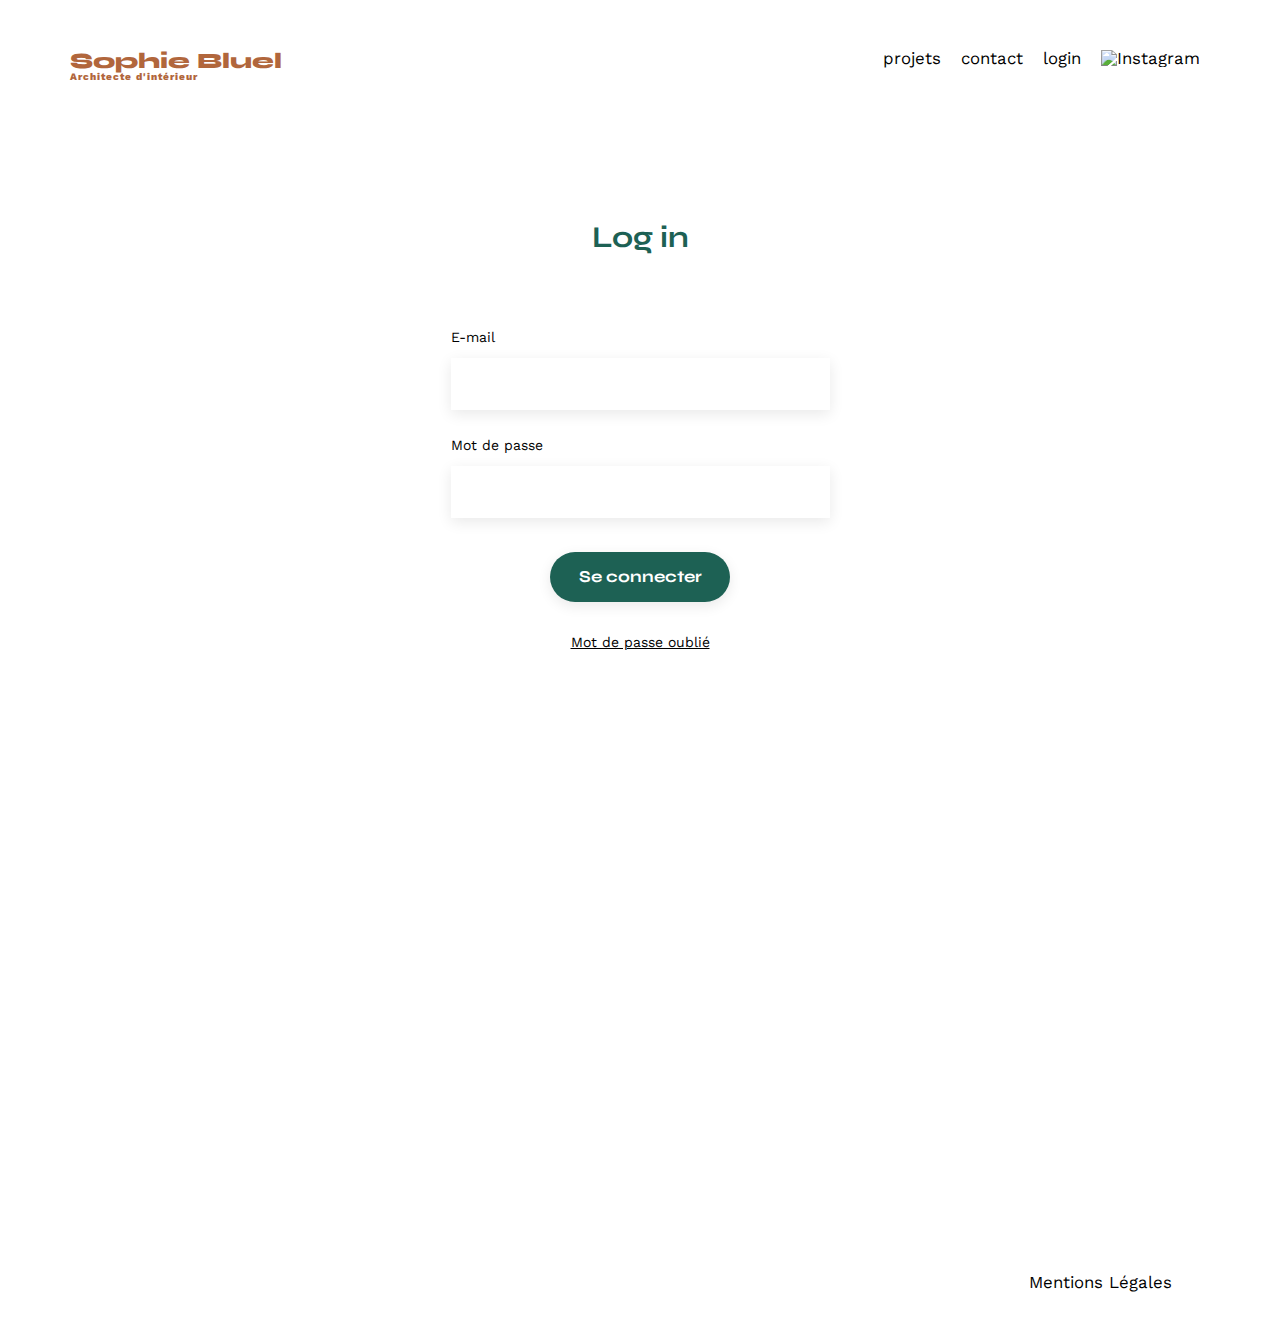
==== FrontEnd/connexion.html @ dff50afd "Premier commit, Etapes 0 et 1 faites. Etape 2 en cours" ====
<!DOCTYPE html>
<html lang="fr">
<head>
	<meta charset="UTF-8">
	<title>Sophie Bluel - Architecte d'intérieur</title>
	<meta name="viewport" content="width=device-width, initial-scale=1.0">
	<link rel="preconnect" href="https://fonts.googleapis.com">
	<link rel="preconnect" href="https://fonts.gstatic.com" crossorigin>
	<link href="https://fonts.googleapis.com/css2?family=Syne:wght@700;800&family=Work+Sans&display=swap" rel="stylesheet">
	<meta name="description" content="">
	<link rel="stylesheet" href="./assets/style.css">
	<script src="../Backend/main.js" type="module" defer></script>
</head>
<body>
<header>
	<h1>Sophie Bluel <span>Architecte d'intérieur</span></h1>
	<nav>
        <ul>
			<li><a href="index.html">projets</a></li>
			<li>contact</li>
			<li><a href="connexion.html">login</a></li>
			<li><img src="./assets/icons/instagram.png" alt="Instagram"></li>
		</ul>
	</nav>
</header>
<main>
	<section id="connexion">
        <h1>Log in</h1>
        <form id="formulaire-connexion" method="post">
            
            <label for="email">E-mail</label>
            <input type="email" name="email" id="email">
            <label for="mot-de-passe">Mot de passe</label>
            <input type="password" name="mot-de-passe" id="mot-de-passe">
            <input type="submit" value="Se connecter" id="envoi-formulaire-connexion">
        </form>
        <a id="mot-de-passe-oublie" href="#">Mot de passe oublié</a>
    </section>
</main>

<footer>
	<nav>
		<ul>
			<li>Mentions Légales</li>
		</ul>
	</nav>
</footer>
</body>
</html>
---- FrontEnd/assets/style.css ----
/* http://meyerweb.com/eric/tools/css/reset/
   v2.0 | 20110126
   License: none (public domain)
*/

html, body, div, span, applet, object, iframe,
h1, h2, h3, h4, h5, h6, p, blockquote, pre,
a, abbr, acronym, address, big, cite, code,
del, dfn, em, img, ins, kbd, q, s, samp,
small, strike, strong, sub, sup, tt, var,
b, u, i, center,
dl, dt, dd, ol, ul, li,
fieldset, form, label, legend,
table, caption, tbody, tfoot, thead, tr, th, td,
article, aside, canvas, details, embed,
figure, figcaption, footer, header, hgroup,
menu, nav, output, ruby, section, summary,
time, mark, audio, video {
	margin: 0;
	padding: 0;
	border: 0;
	font-size: 100%;
	font: inherit;
	vertical-align: baseline;
	text-decoration: none;
	color: inherit;
}
/* HTML5 display-role reset for older browsers */
article, aside, details, figcaption, figure,
footer, header, hgroup, menu, nav, section {
	display: block;
}
body {
	line-height: 1;
}
ol, ul {
	list-style: none;
}
blockquote, q {
	quotes: none;
}
blockquote:before, blockquote:after,
q:before, q:after {
	content: '';
	content: none;
}
table {
	border-collapse: collapse;
	border-spacing: 0;
}
/** end reset css**/
body {
	max-width: 1140px;
	margin:auto;
	font-family: 'Work Sans' ;
	font-size: 14px;
}

#bandeau {
	display: flex;
	justify-content: center;
	align-items: center;
	height: 59px;
	gap: 11px;
	background-color: black;
}

#bandeau p {
	color: white;
}

header {
	display: flex;
	justify-content: space-between;
	margin: 50px 0
}
section {
	margin: 50px 0
}

h1{
	display: flex;
	flex-direction: column;
	font-family: 'Syne';
	font-size: 22px;
	font-weight: 800;
	color: #B1663C
}

h1 > span {
	font-family: 'Work Sans';
	font-size:10px;
	letter-spacing: 0.1em;
;
}

h2, #connexion h1{
	font-family: 'Syne';
	font-weight: 700;
	font-size: 30px;
	color: #1D6154
}
nav ul {
	display: flex;
	align-items: center;
	list-style-type: none;

}
nav li {
	padding: 0 10px;
	font-size: 1.2em;
}

li:hover {
	color: #B1663C;
}
#introduction {
	display: flex;
	align-items: center;
}
#introduction figure {
	flex: 1
}
#introduction img {
	display: block;
	margin: auto;
	width: 80%;
}

#introduction article {
	flex: 1
}
#introduction h2 {
	margin-bottom: 1em;
}

#introduction p {
	margin-bottom: 0.5em;
}

#portfolio h2 {
	position: relative;
	text-align: center;
	margin-bottom: 38px;
}

#modifier-gallery {
	display: flex;
	align-items: center;
	gap: 10px;
	position: absolute;
	top: 50%;
	right: 50%;
	transform: translate(200px, -50%);
	border: none;
	background-color: white;
}

#modifier-gallery {
	color: black;
}

.gallery {
	width: 100%;
	display: grid;
	grid-template-columns: 1fr 1fr 1fr;
	grid-column-gap: 20px;
	grid-row-gap: 20px;
}

.gallery img {
	width: 100%;

}
#contact {
	width: 50%;
margin: auto;
}
#contact > * {
	text-align: center;

}
#contact h2, #connexion h1{
	margin-bottom: 20px;
}
#contact form, #connexion form {
	text-align: left;
	margin-top:30px;
	display: flex;
	flex-direction: column;
}

#contact input, #connexion input {
	height: 50px;
	font-size: 1.2em;
	border: none;
	box-shadow: 0px 4px 14px rgba(0, 0, 0, 0.09);
}
#contact label, #connexion label {
	margin: 2em 0 1em 0;
}
#contact textarea {
	border: none;
	box-shadow: 0px 4px 14px rgba(0, 0, 0, 0.09);
}

input[type="submit"], #validation-modale {
	font-family: 'Syne';
	font-weight: 700;
	color: white;
	background-color: #1D6154;
	margin : 2em auto ;
	width: 180px;
	text-align: center;
	border-radius: 60px ;
}

.filtres {
	font-family: 'Syne';
	font-weight: 700;
	color: #1D6154;
	background-color: white;
	height: 37px;
	min-width: 100px;
	text-align: center;
	border-radius: 60px ;
	border: 1px solid  #1D6154;
	margin-bottom: 38px;
}

.filtres-actif {
	color: white;
	background-color: #1D6154;
}

#divisionFiltres {
	display: flex;
	justify-content: center;
	gap: 10px;
}

#connexion {
	margin-top: 10em;
	display: flex;
	flex-direction: column;
	align-items: center;
}

#formulaire-connexion {
	width: 379px;
}

main {
	min-height: 1024px;
}

#mot-de-passe-oublie {
	text-decoration: underline;
}

footer nav ul {
	display: flex;
	justify-content: flex-end;
	margin: 2em
}


.not-visible {
	display: none
}

#modale {
	position: absolute;
	top: 50px;
	left: 50%;
	background-color: white;
	transform: translate(-50%,0);
	z-index: 2;
	width: 630px;
	border-radius: 10px;
	padding-top: 60px;
	padding-left: 105px;
	padding-right: 105px;
	display: flex;
	flex-direction: column;
	align-items: center;
}

#background-opacity {
	position: absolute;
	height : 100%;
	width: 100%;
	max-width: 1140px;
	background-color: rgba(0, 0, 0, 0.3);
	z-index: 1;
}

#icon-fermeture {
	position: absolute;
	top: 0px;
	right : 0px;
	transform: translate(-32px,32px);
}

#modale h1 {
	font-size: 26;
	font-family: work sans;
	color: black;
	margin-bottom: 46px;
}

#contenu-modale {
	display: grid;
	grid-template-columns: 1fr 1fr 1fr 1fr 1fr;
	gap: 10px;
}

.contenant-photo {
	position: relative;
	height: 102.57px;
	width: 76.61px;
	object-fit: contain;
}

/* TODO: trouver un moyen de faire tenir la photo dans ca division avec object fit  */
.photo-projet {
 height: 100px;
}

.contenant-poubelle {
	display: flex;
	justify-content: center;
	align-items: center;
	position: absolute;
	top: 10px;
	right: 10px;
	height: 17px;
	width: 17px;
	background-color: black;
}

#barre-separation {
	height: 1px;
	width: 100%;
	background-color: grey;
	margin-top: 38px;
	margin-bottom: 38px
}

#validation-modale {
	width: 237px;
	margin-top: 0;
	padding-top: 11px;
	padding-bottom: 11px;
	

	filter: drop-shadow(0px 5px 3px rgba(0,0,0,0.5));
}
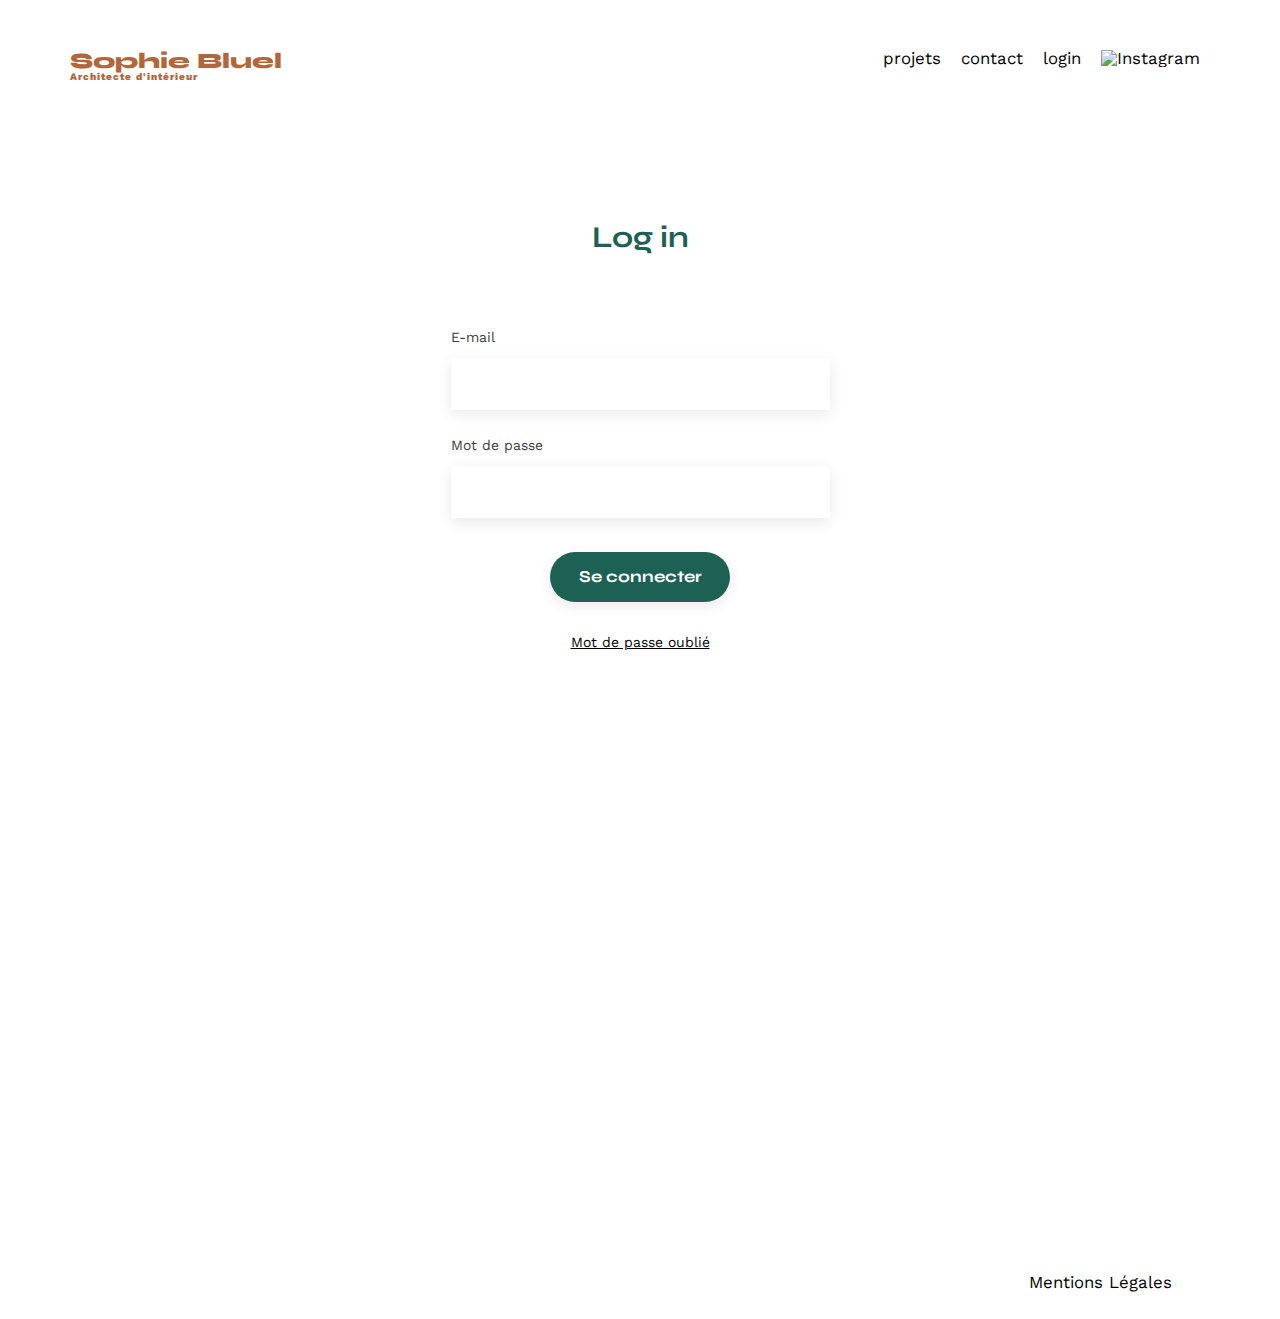
==== commit 605c629c: "Etape 2 faite, Etape 3 en cours" ====
--- a/FrontEnd/connexion.html
+++ b/FrontEnd/connexion.html
@@ -9,7 +9,7 @@
 	<link href="https://fonts.googleapis.com/css2?family=Syne:wght@700;800&family=Work+Sans&display=swap" rel="stylesheet">
 	<meta name="description" content="">
 	<link rel="stylesheet" href="./assets/style.css">
-	<script src="../Backend/main.js" type="module" defer></script>
+	<script src="./main.js" type="module" defer></script>
 </head>
 <body>
 <header>
--- a/FrontEnd/assets/style.css
+++ b/FrontEnd/assets/style.css
@@ -56,7 +56,7 @@
 	font-size: 14px;
 }
 
-#bandeau {
+#headband {
 	display: flex;
 	justify-content: center;
 	align-items: center;
@@ -65,7 +65,7 @@
 	background-color: black;
 }
 
-#bandeau p {
+#headband p {
 	color: white;
 }
 
@@ -144,7 +144,7 @@
 	margin-bottom: 38px;
 }
 
-#modifier-gallery {
+#modify-galery {
 	display: flex;
 	align-items: center;
 	gap: 10px;
@@ -154,13 +154,18 @@
 	transform: translate(200px, -50%);
 	border: none;
 	background-color: white;
-}
-
-#modifier-gallery {
 	color: black;
 }
 
-.gallery {
+#modify-galery:hover {
+	cursor: pointer;
+}
+
+#modify {
+	transform: scale(1.3)
+}
+
+.galery {
 	width: 100%;
 	display: grid;
 	grid-template-columns: 1fr 1fr 1fr;
@@ -168,14 +173,15 @@
 	grid-row-gap: 20px;
 }
 
-.gallery img {
+.galery img {
 	width: 100%;
 
 }
 #contact {
 	width: 50%;
-margin: auto;
-}
+	margin: auto;
+}
+
 #contact > * {
 	text-align: center;
 
@@ -183,28 +189,30 @@
 #contact h2, #connexion h1{
 	margin-bottom: 20px;
 }
-#contact form, #connexion form {
+
+#contact form, #connexion form, form {
 	text-align: left;
 	margin-top:30px;
 	display: flex;
 	flex-direction: column;
 }
 
-#contact input, #connexion input {
+#contact input, #connexion input, #pic-adding-modal input, #pic-adding-modal select {
 	height: 50px;
 	font-size: 1.2em;
 	border: none;
 	box-shadow: 0px 4px 14px rgba(0, 0, 0, 0.09);
 }
-#contact label, #connexion label {
+#contact label, #connexion label, #pic-adding-modal label {
 	margin: 2em 0 1em 0;
+	color: #3D3D3D;
 }
 #contact textarea {
 	border: none;
 	box-shadow: 0px 4px 14px rgba(0, 0, 0, 0.09);
 }
 
-input[type="submit"], #validation-modale {
+input[type="submit"] {
 	font-family: 'Syne';
 	font-weight: 700;
 	color: white;
@@ -264,12 +272,12 @@
 	margin: 2em
 }
 
-
+/* TODO: l'utilisation de !important est motivté par la div modal-galery ne disparait pas malgré l'attribution de la class */
 .not-visible {
-	display: none
-}
-
-#modale {
+	display: none !important;
+}
+
+.modal {
 	position: absolute;
 	top: 50px;
 	left: 50%;
@@ -286,6 +294,7 @@
 	align-items: center;
 }
 
+/* TODO: rendre l'espace noir plus grand */
 #background-opacity {
 	position: absolute;
 	height : 100%;
@@ -295,27 +304,34 @@
 	z-index: 1;
 }
 
-#icon-fermeture {
+.closing-icon {
 	position: absolute;
 	top: 0px;
 	right : 0px;
-	transform: translate(-32px,32px);
-}
-
-#modale h1 {
+	transform: translate(-32px,25px) scale(1.3);
+}
+
+#arrow-left {
+	position: absolute;
+	top: 0px;
+	left : 0px;
+	transform: translate(32px,25px) scale(1.3);
+}
+
+.modal h1 {
 	font-size: 26;
 	font-family: work sans;
 	color: black;
 	margin-bottom: 46px;
 }
 
-#contenu-modale {
+#modal-content {
 	display: grid;
 	grid-template-columns: 1fr 1fr 1fr 1fr 1fr;
 	gap: 10px;
 }
 
-.contenant-photo {
+.picture-container {
 	position: relative;
 	height: 102.57px;
 	width: 76.61px;
@@ -323,11 +339,11 @@
 }
 
 /* TODO: trouver un moyen de faire tenir la photo dans ca division avec object fit  */
-.photo-projet {
+.project-picture {
  height: 100px;
 }
 
-.contenant-poubelle {
+.trash-container {
 	display: flex;
 	justify-content: center;
 	align-items: center;
@@ -339,7 +355,7 @@
 	background-color: black;
 }
 
-#barre-separation {
+#divider-bar {
 	height: 1px;
 	width: 100%;
 	background-color: grey;
@@ -347,16 +363,17 @@
 	margin-bottom: 38px
 }
 
-#validation-modale {
+/* TODO: regrouper #ajouter-une-photo et input[submit] (le envoyer du contact) ou créer une class */
+#pic-adding, #pic-adding-validation {
 	width: 237px;
+	font-weight: 700;
 	margin-top: 0;
+	margin-bottom: 43px;
 	padding-top: 11px;
 	padding-bottom: 11px;
-	
-
+	color: white;
+	border-radius: 60px;
+	background-color: #1D6154;
+	font-family: 'Syne';
 	filter: drop-shadow(0px 5px 3px rgba(0,0,0,0.5));
-}
-
-
-
-
+}